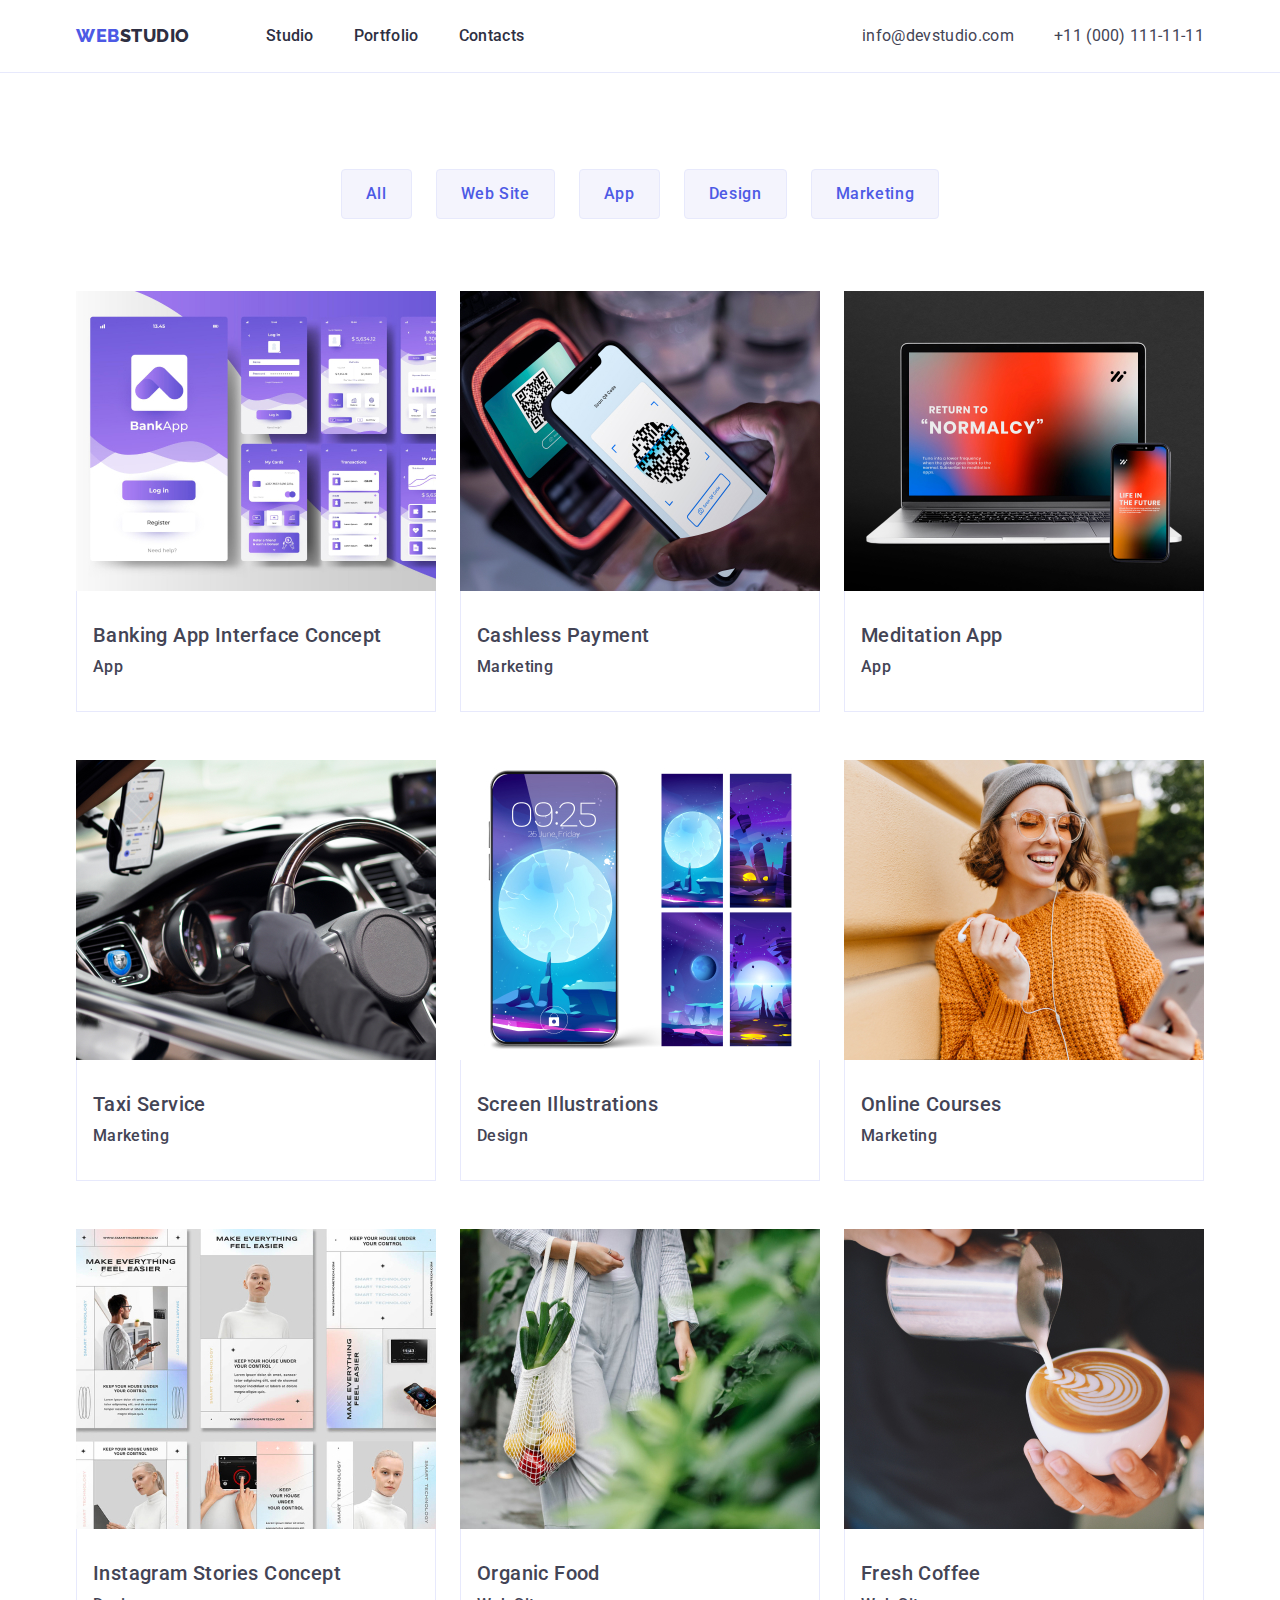
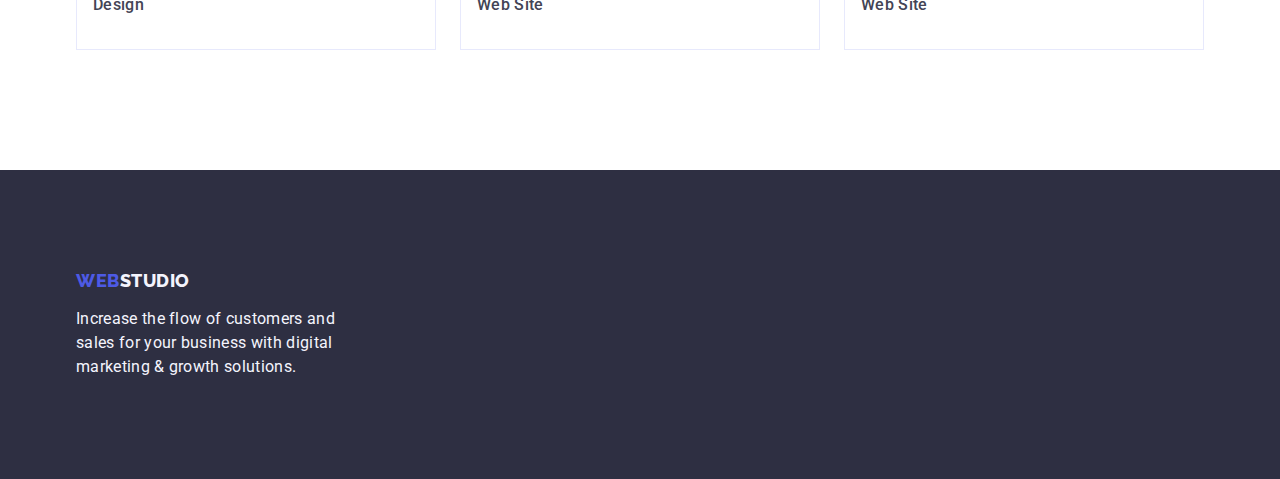
==== portfolio.html @ 5d526620 "Initial commit" ====
<!DOCTYPE html>
<html lang="en">

<head>
    <meta charset="UTF-8">
    <meta name="viewport" content="width=device-width, initial-scale=1.0">
    <title>Portfolio</title>
    <link rel="stylesheet" href="node_modules/modern-normalize/modern-normalize.min.css">
    <link rel="stylesheet" href="./css/style.css">
    <link rel="preconnect" href="https://fonts.googleapis.com">
    <link rel="preconnect" href="https://fonts.gstatic.com" crossorigin>
    <link
        href="https://fonts.googleapis.com/css2?family=Raleway:wght@800&family=Roboto:wght@400;500;700;900&display=swap"
        rel="stylesheet">
</head>

<body>

    <header class="header">
        <div class="header__top container">
            <nav class="header__nav">
                <a class="logo" href="./index.html">
                    Web<span class="logo_dark">Studio</span>
                </a>
                <ul class="menu__list list">
                    <li class="menu__item">
                        <a class="menu__link link" href="./index.html">Studio</a>
                    </li>
                    <li class="menu__item">
                        <a class="menu__link link" href="./portfolio.html">Portfolio</a>
                    </li>
                    <li class="menu__item">
                        <a class="menu__link link" href="#contact">Contacts</a>
                    </li>
                </ul>
            </nav>
            <address class="contact" id="contact">
                <ul class="contact__list list">
                    <li class="contact__item"><a class="link" href="mailto:info@devstudio.com">info@devstudio.com</a>
                    </li>
                    <li class="contact__item"><a class="link" href="tel:+110001111111">+11 (000) 111-11-11</a></li>
                </ul>
            </address>
        </div>
    </header>

    <main>
        <section class="main">
            <div class="container">
                <h1 class="visually-hidden" hidden>Main</h1>
                <ul class="filter__list list">
                    <li class="filter__item"><button class="main__batton" type="button">All</button></li>
                    <li class="filter__item"><button class="main__batton" type="button">Web Site</button></li>
                    <li class="filter__item"><button class="main__batton" type="button">App</button></li>
                    <li class="filter__item"><button class="main__batton" type="button">Design</button></li>
                    <li class="filter__item"><button class="main__batton" type="button">Marketing</button></li>
                </ul>
                <ul class="promo__list list">
                    <li class="promo__item">
                        <a class="link" href="">
                            <img src="./images/card_1.jpg" alt="App images">
                            <div class="promo__text">
                                <h2 class="subtitle">Banking App Interface Concept</h2>
                                <p class="text">App</p>
                            </div>
                        </a>
                    </li>
                    <li class="promo__item">
                        <a class="link" href="">
                            <img src="./images/card_2.jpg" alt="sales photo">
                            <div class="promo__text">
                                <h2 class="subtitle">Cashless Payment</h2>
                                <p class="text">Marketing</p>
                            </div>
                        </a>
                    </li>
                    <li class="promo__item">
                        <a class="link" href="">
                            <img src="./images/card_3.jpg" alt="notebook">
                            <div class="promo__text">
                                <h2 class="subtitle">Meditation App</h2>
                                <p class="text">App</p>
                            </div>
                        </a>
                    </li>
                    <li class="promo__item">
                        <a class="link" href="">
                            <img src="./images/card_4.jpg" alt="taxi">
                            <div class="promo__text">
                                <h2 class="subtitle">Taxi Service</h2>
                                <p class="text">Marketing</p>
                            </div>
                        </a>
                    </li>
                    <li class="promo__item">
                        <a class="link" href="">
                            <img src="./images/card_5.jpg" alt="Screen Illustrations">
                            <div class="promo__text">
                                <h2 class="subtitle">Screen Illustrations</h2>
                                <p class="text">Design</p>
                            </div>
                        </a>
                    </li>
                    <li class="promo__item">
                        <a class="link" href="">
                            <img src="./images/card_6.jpg" alt="woman smiles">
                            <div class="promo__text">
                                <h2 class="subtitle">Online Courses</h2>
                                <p class="text">Marketing</p>
                            </div>
                        </a>
                    </li>
                    <li class="promo__item">
                        <a class="link" href="">
                            <img src="./images/card_7.jpg" alt="Instagram Stories">
                            <div class="promo__text">
                                <h2 class="subtitle">Instagram Stories Concept</h2>
                                <p class="text">Design</p>
                            </div>
                        </a>
                    </li>
                    <li class="promo__item">
                        <a class="link" href="">
                            <img src="./images/card_8.jpg" alt="Organic Food">
                            <div class="promo__text">
                                <h2 class="subtitle">Organic Food</h2>
                                <p class="text">Web Site</p>
                            </div>
                        </a>
                    </li>
                    <li class="promo__item">
                        <a class="link" href="">
                            <img src="./images/card_9.jpg" alt="cup coffee">
                            <div class="promo__text">
                                <h2 class="subtitle">Fresh Coffee</h2>
                                <p class="text">Web Site</p>
                            </div>
                        </a>
                    </li>
                </ul>
            </div>
        </section>

    </main>

    <footer class="footer">
        <div class="container">
            <a class="footer__link logo" href="./index.html">
                Web<span class="logo_light">Studio</span>
            </a>
            <p class="footer__text text">Increase the flow of customers and sales for your business with
                digital marketing & growth solutions.</p>
        </div>
    </footer>

</body>

</html>
---- css/style.css ----
* {
 box-sizing: inherit;
}
:root {
    --page-font: "Roboto", sans-serif;
    --logo-font: "Raleway", sans-serif;
    --dark: #2e2f42;
    /* navy-blue __ Overlays, Shadows, Headings */
    --primary-brand: #4D5AE5;
    /* Iris __ CTAs focused, Active, states, Links */
    --white-background: #ffffff;
    /* white __ Header, team card - background */
    --text: #434455;
    /* slate __ body text */
    --pressed-state: #404BBF;
    /* ocean __ CTAs */
    --light: #f4f4fd;
    /* cloud __ Light mode backgrounds, Light mode Dialogs/alerts */
    --main-battom-text: #e7e9fc;
}

html {
    box-sizing: border-box;
}


body,
h1,
h2,
h3,
h4,
h5,
p,
ul,
li {
    font-family: var(--page-font);
    color: var(--text);
    text-decoration: none;
    list-style: none;
    margin: 0;
    padding: 0;
}

img {
    width: 100%;
    display: block;
}

body {
    background-color: var(--white-background);
}

p {
    font-family: var(--page-font);
    font-size: 16px;
    line-height: 1.5;
    letter-spacing: 0.32px;
}

a {
    color: inherit;
    text-decoration: none;
    font-size: 16px;
    line-height: 1.5;
    letter-spacing: 0.32px;
    font-family: inherit;
}

button {
    border: none;
    cursor: pointer;
    color: var(--main-battom-text);
    font-size: 16px;
    line-height: 1.5;
    letter-spacing: 0.32px;
    font-family: inherit;
}


.container {

    max-width: 1158px;
    padding: 0 15px;
    margin-left: auto;
    margin-right: auto;
}

.visually-hidden {
    position: absolute;
    width: 1px;
    height: 1px;
    margin: -1px;
    border: 0;
    padding: 0;
    white-space: nowrap;
    clip-path: inset(100%);
    clip: rect(0 0 0 0);
    overflow: hidden;
}



.title {
    margin-bottom: 72px;
    font-size: 36px;
    line-height: 1.11;
    text-transform: capitalize;
    text-align: center;
    color: var(--dark);
    letter-spacing: 0.02em
}

.text {
    font-size: 16px;
    line-height: 1.5;
    letter-spacing: 0.02em;
    color: var(--text);
}

.list {
    list-style: none;
    display: flex;
    gap: 24px;
}

link {
    text-decoration: none
}

.link:hover {
    color: var(--pressed-state);
}

.link:focus {
    color: var(--pressed-state);
}

/* header__logo */

.logo {
    font-family: var(--logo-font);
    color: var(--iris, #4D5AE5);
    font-size: 18px;
    line-height: 1.17;
    font-weight: 800;
    letter-spacing: 0.03em;
    text-transform: uppercase;
    margin-right: 76px;
}

.logo_dark {
    font-family: var(--logo-font);
    color: var(--dark);

}

.logo_light {
    font-family: var(--logo-font);
}

.header {
    border-bottom: 1px solid var(--cornflower, #E7E9FC);
    background: var(--white, #FFF);
}

.header__top {
    display: flex;
    justify-content: space-between;
    align-items: center;
}

/* header__nav */

.header__nav {
    display: flex;
    align-items: center;
}

.menu__list {
    display: flex;
    align-items: center;
    gap: 40px;
}

.menu__link {
    display: inline-block;
    color: var(--dark);
    font-weight: 500;
    font-size: 16px;
    line-height: 1.5;
    letter-spacing: 0.02em;
    padding: 24px 0;
}

/*  header__address */
address {
    font-style: normal;
}

.contact__list {
    display: flex;
    align-items: center;
    gap: 40px;
}

.contact__item {
    display: inherit;
    font-size: 16px;
    line-height: 1.5;
    letter-spacing: 0.02em;
}

/*  index  main__hero imag */


.hero-image {
    padding: 120px 0;
    background-color: var(--dark);
    text-align: center;
    color: var(--white-background);
    padding: 188px 0;
}

.hero-image__title {
    color: var(--white-background);
    font-size: 56px;
    line-height: 1.07;
    letter-spacing: 0.02em;
    max-width: 496px;
    margin: 0 auto;


}

.hero-image__button {
    border: none;
    border-radius: 4px;
    margin: 0 auto;
    display: block;
    margin-top: 48px;
    padding: 18px 32px;
    background-color: var(--primary-brand);
    font-weight: 500;
    letter-spacing: 0.04em;
    min-width: 169px;
    height: 56px;

}

.hero-image__button:hover {
    background-color: var(--pressed-state);
}

.hero-image__button:focus {
    background-color: var(--pressed-state);
}



/* index  maine__feature */

.feature {
    padding: 120px 0;
}

.feature-list__item {
    flex-basis: calc((100% - 72px) / 4)
}

.subtitle {
    margin-bottom: 8px;
    font-family: Roboto;
    font-size: 20px;
    font-style: normal;
    font-weight: 500;
    line-height: 24px;
    letter-spacing: 0.4px;
}


/* index main__galary */
.galary {
    padding-bottom: 120px;
}

/* index  main__preview */

.preview {
    background-color: var(--light);
    padding: 120px 0;
}

.preview__img {
    max-width: 100%;
}

.preview__text {
    padding: 32px 16px;
    text-align: center;
}

.preview__item {
    max-width: calc((100% - 72px) / 4);
    background-color: var(--white-background);
    border-radius: 0px 0px 4px 4px;
    background: var(--white, #FFF);
    box-shadow: 0px 2px 1px 0px rgba(46, 47, 66, 0.08), 0px 1px 1px 0px rgba(46, 47, 66, 0.16), 0px 1px 6px 0px rgba(46, 47, 66, 0.08)
}


/* portfulio  main__filter */
.main {
    padding: 96px 0 120px 0;
}

.filter__list {
    justify-content: center;
    margin-bottom: 72px;
}


.main__batton {

    padding: 12px 24px;
    color: var(--primary-brand);
    font-weight: 500;
    font-size: 16px;
    line-height: 1.5;
    letter-spacing: 0.04em;
    border-radius: 4px;
    border: 1px solid var(--cornflower, #E7E9FC);
    background: var(--cloud, #F4F4FD);

}


.main__batton:hover {
    background-color: var(--pressed-state);
    color: var(--white-background);
    border: 1px solid transparent
}

.main__batton:focus {
    background-color: var(--pressed-state);
    color: var(--white-background);
    border: 1px solid transparent
}


/* portfoolio  main__promo */

.promo__list {
    row-gap: 48px;
    flex-wrap: wrap;
}

.promo__text {
    padding: 32px 16px;
    border: 1px solid var(--cornflower, #E7E9FC);
    border-top: none;
    background: var(--white, #FFF);
    font-family: Roboto;
    font-size: 20px;
    font-style: normal;
    font-weight: 500;
    line-height: 24px;
    letter-spacing: 0.4px;
}

.promo__item {
    flex-basis: calc((100% - 48px) / 3);
}



/* footer */
.footer {
    background-color: var(--dark);
    padding: 100px 0;

}

.logo_light,
.footer__text {
    color: var(--light);

}

.footer__text {
    width: 264px;
}

.footer__link {
    display: inline-block;
    margin-bottom: 16px;

}
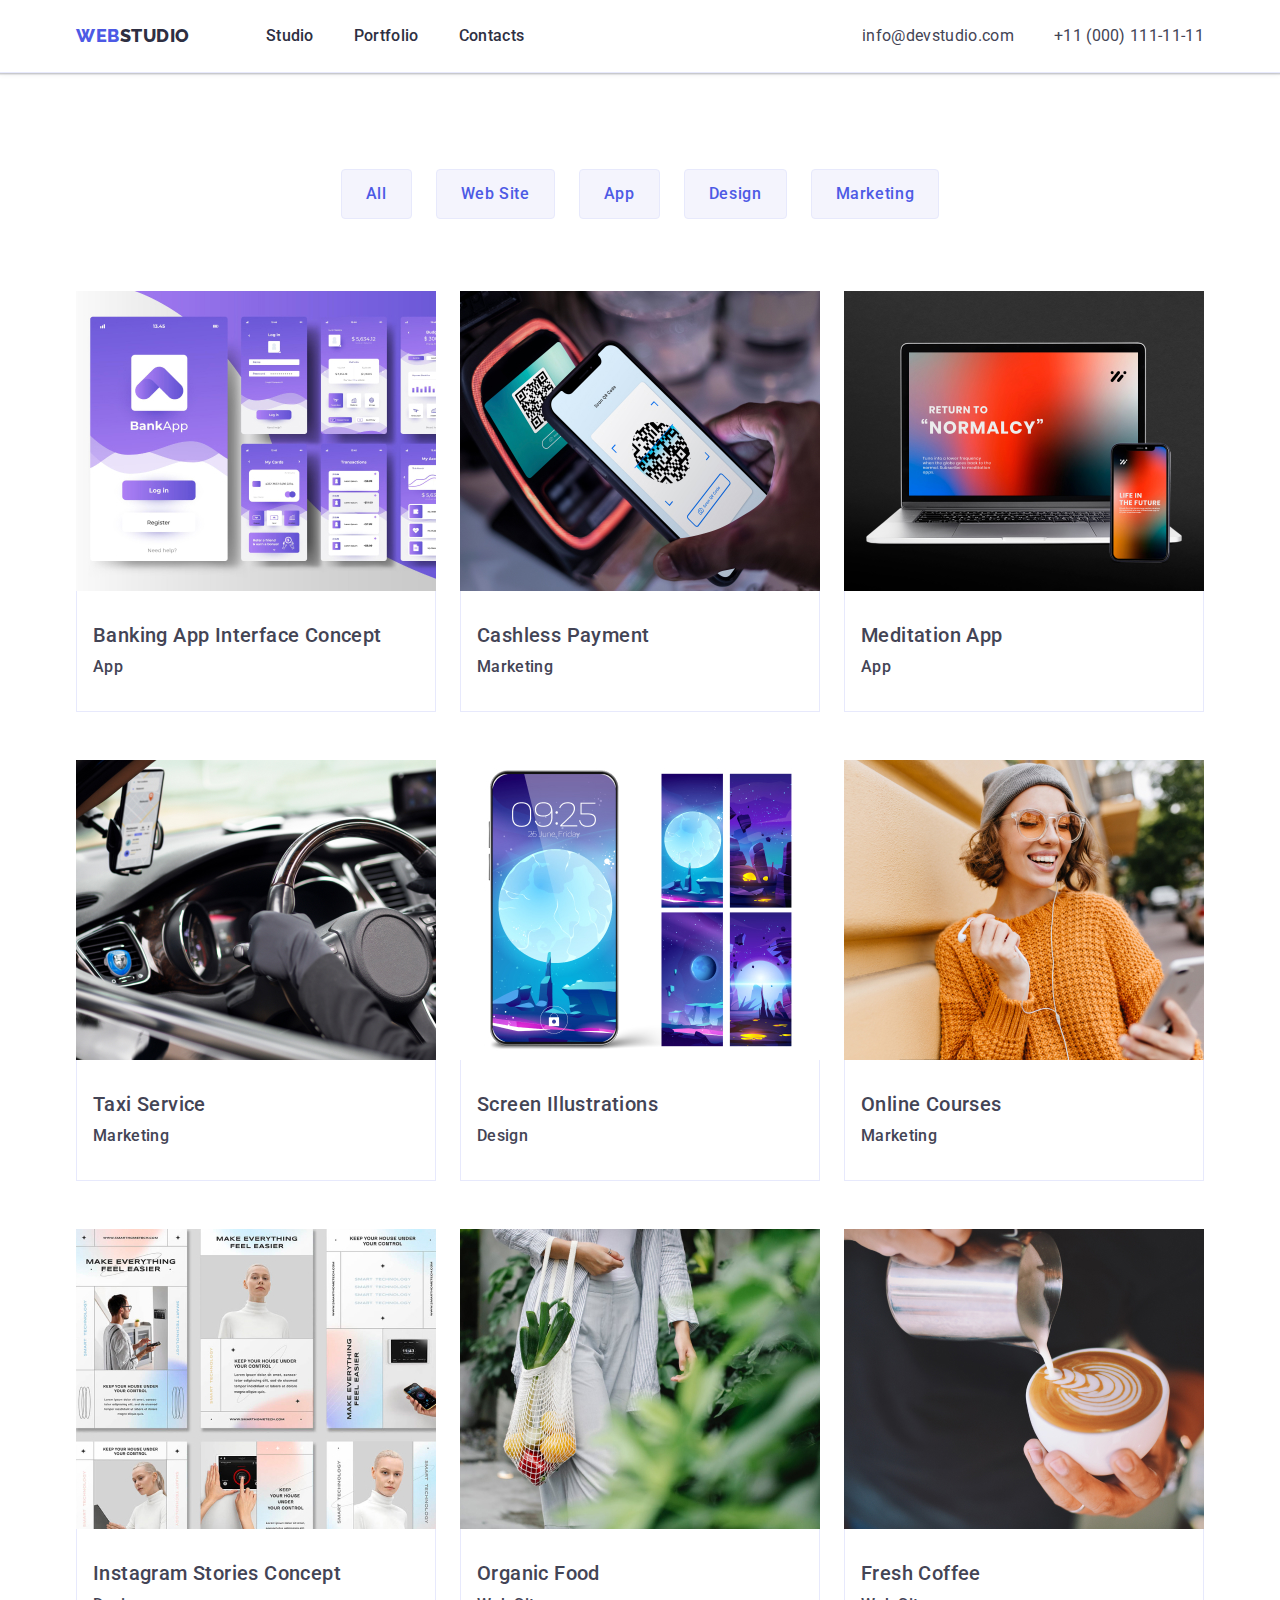
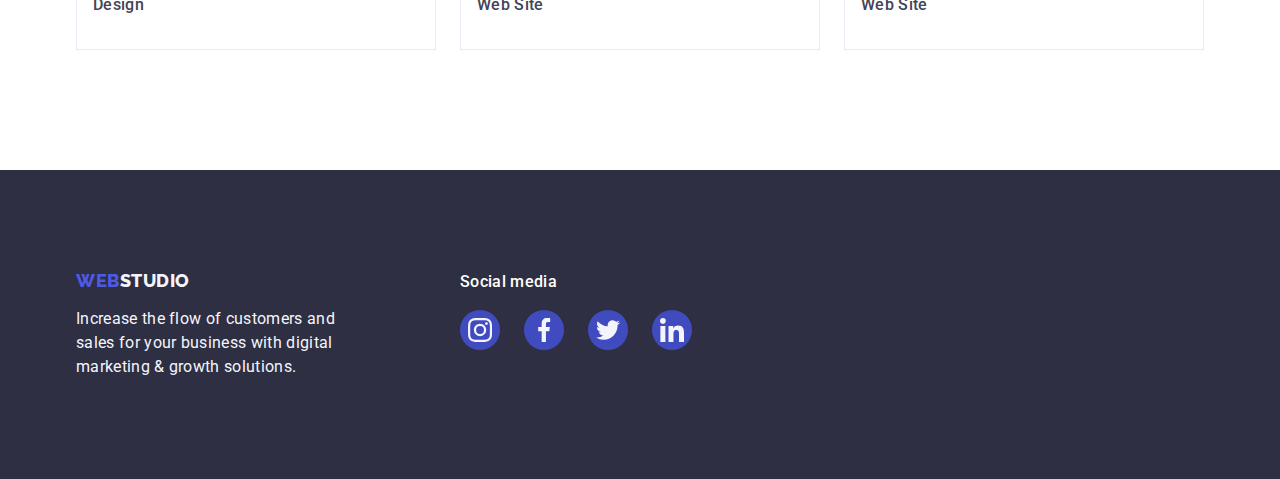
==== commit c2a23c78: "correct css" ====
--- a/portfolio.html
+++ b/portfolio.html
@@ -16,35 +16,40 @@
 
 <body>
 
+    <!-- H E A D E R -->
+
     <header class="header">
         <div class="header__top container">
             <nav class="header__nav">
-                <a class="logo" href="./index.html">
+                <a class="logo link" href="./index.html">
                     Web<span class="logo_dark">Studio</span>
                 </a>
                 <ul class="menu__list list">
                     <li class="menu__item">
-                        <a class="menu__link link" href="./index.html">Studio</a>
+                        <a class="menu__link" href="./index.html">Studio</a>
                     </li>
                     <li class="menu__item">
-                        <a class="menu__link link" href="./portfolio.html">Portfolio</a>
+                        <a class="menu__link" href="./portfolio.html">Portfolio</a>
                     </li>
                     <li class="menu__item">
-                        <a class="menu__link link" href="#contact">Contacts</a>
+                        <a class="menu__link" href="#contact">Contacts</a>
                     </li>
                 </ul>
             </nav>
             <address class="contact" id="contact">
                 <ul class="contact__list list">
-                    <li class="contact__item"><a class="link" href="mailto:info@devstudio.com">info@devstudio.com</a>
-                    </li>
-                    <li class="contact__item"><a class="link" href="tel:+110001111111">+11 (000) 111-11-11</a></li>
+                    <li class="contact__item"><a class="contact__link" href="mailto:info@devstudio.com">info@devstudio.com</a>
+                    </li>
+                    <li class="contact__item"><a class="contact__link" href="tel:+110001111111">+11 (000) 111-11-11</a></li>
                 </ul>
             </address>
         </div>
     </header>
 
     <main>
+
+        <!-- M A I N -->
+
         <section class="main">
             <div class="container">
                 <h1 class="visually-hidden" hidden>Main</h1>
@@ -55,28 +60,52 @@
                     <li class="filter__item"><button class="main__batton" type="button">Design</button></li>
                     <li class="filter__item"><button class="main__batton" type="button">Marketing</button></li>
                 </ul>
+
                 <ul class="promo__list list">
                     <li class="promo__item">
-                        <a class="link" href="">
-                            <img src="./images/card_1.jpg" alt="App images">
+                        <a class="promo__link" href="">
+                            <div class="promo__overlay">
+                                <img src="./images/card_1.jpg" alt="App images">
+                                <p class="promo__overlay-text">14 Stylish and User-Friendly App Design Concepts
+                                    · Task
+                                    Manager App · Calorie Tracker App · Exotic Fruit Ecommerce App · Cloud Storage
+                                    App
+                                </p>
+                            </div>
                             <div class="promo__text">
                                 <h2 class="subtitle">Banking App Interface Concept</h2>
                                 <p class="text">App</p>
                             </div>
                         </a>
                     </li>
-                    <li class="promo__item">
-                        <a class="link" href="">
-                            <img src="./images/card_2.jpg" alt="sales photo">
+                    <li class="promo__item ">
+
+                        <a class="promo__link" href="">
+                            <div class="promo__overlay">
+                                <img src="./images/card_2.jpg" alt="sales photo">
+                                <p class="promo__overlay-text">14 Stylish and User-Friendly App Design Concepts
+                                    · Task
+                                    Manager App · Calorie Tracker App · Exotic Fruit Ecommerce App · Cloud Storage
+                                    App
+                                </p>
+                            </div>
                             <div class="promo__text">
                                 <h2 class="subtitle">Cashless Payment</h2>
                                 <p class="text">Marketing</p>
                             </div>
                         </a>
-                    </li>
-                    <li class="promo__item">
-                        <a class="link" href="">
-                            <img src="./images/card_3.jpg" alt="notebook">
+
+                    </li>
+                    <li class="promo__item">
+                        <a class="promo__link" href="">
+                            <div class="promo__overlay">
+                                <img src="./images/card_3.jpg" alt="notebook">
+                                <p class="promo__overlay-text">14 Stylish and User-Friendly App Design Concepts
+                                    · Task
+                                    Manager App · Calorie Tracker App · Exotic Fruit Ecommerce App · Cloud Storage
+                                    App
+                                </p>
+                            </div>
                             <div class="promo__text">
                                 <h2 class="subtitle">Meditation App</h2>
                                 <p class="text">App</p>
@@ -84,8 +113,15 @@
                         </a>
                     </li>
                     <li class="promo__item">
-                        <a class="link" href="">
-                            <img src="./images/card_4.jpg" alt="taxi">
+                        <a class="promo__link" href="">
+                            <div class="promo__overlay">
+                                <img src="./images/card_4.jpg" alt="taxi">
+                                <p class="promo__overlay-text">14 Stylish and User-Friendly App Design Concepts
+                                    · Task
+                                    Manager App · Calorie Tracker App · Exotic Fruit Ecommerce App · Cloud Storage
+                                    App
+                                </p>
+                            </div>
                             <div class="promo__text">
                                 <h2 class="subtitle">Taxi Service</h2>
                                 <p class="text">Marketing</p>
@@ -93,8 +129,15 @@
                         </a>
                     </li>
                     <li class="promo__item">
-                        <a class="link" href="">
-                            <img src="./images/card_5.jpg" alt="Screen Illustrations">
+                        <a class="promo__link" href="">
+                            <div class="promo__overlay">
+                                <img src="./images/card_5.jpg" alt="Screen Illustrations">
+                                <p class="promo__overlay-text">14 Stylish and User-Friendly App Design Concepts
+                                    · Task
+                                    Manager App · Calorie Tracker App · Exotic Fruit Ecommerce App · Cloud Storage
+                                    App
+                                </p>
+                            </div>
                             <div class="promo__text">
                                 <h2 class="subtitle">Screen Illustrations</h2>
                                 <p class="text">Design</p>
@@ -102,8 +145,15 @@
                         </a>
                     </li>
                     <li class="promo__item">
-                        <a class="link" href="">
-                            <img src="./images/card_6.jpg" alt="woman smiles">
+                        <a class="promo__link" href="">
+                            <div class="promo__overlay">
+                                <img src="./images/card_6.jpg" alt="woman smiles">
+                                <p class="promo__overlay-text">14 Stylish and User-Friendly App Design Concepts
+                                    · Task
+                                    Manager App · Calorie Tracker App · Exotic Fruit Ecommerce App · Cloud Storage
+                                    App
+                                </p>
+                            </div>
                             <div class="promo__text">
                                 <h2 class="subtitle">Online Courses</h2>
                                 <p class="text">Marketing</p>
@@ -111,8 +161,15 @@
                         </a>
                     </li>
                     <li class="promo__item">
-                        <a class="link" href="">
-                            <img src="./images/card_7.jpg" alt="Instagram Stories">
+                        <a class="promo__link" href="">
+                            <div class="promo__overlay">
+                                <img src="./images/card_7.jpg" alt="Instagram Stories">
+                                <p class="promo__overlay-text">14 Stylish and User-Friendly App Design Concepts
+                                    · Task
+                                    Manager App · Calorie Tracker App · Exotic Fruit Ecommerce App · Cloud Storage
+                                    App
+                                </p>
+                            </div>
                             <div class="promo__text">
                                 <h2 class="subtitle">Instagram Stories Concept</h2>
                                 <p class="text">Design</p>
@@ -120,8 +177,15 @@
                         </a>
                     </li>
                     <li class="promo__item">
-                        <a class="link" href="">
-                            <img src="./images/card_8.jpg" alt="Organic Food">
+                        <a class="promo__link" href="">
+                            <div class="promo__overlay">
+                                <img src="./images/card_8.jpg" alt="Organic Food">
+                                <p class="promo__overlay-text">14 Stylish and User-Friendly App Design Concepts
+                                    · Task
+                                    Manager App · Calorie Tracker App · Exotic Fruit Ecommerce App · Cloud Storage
+                                    App
+                                </p>
+                            </div>
                             <div class="promo__text">
                                 <h2 class="subtitle">Organic Food</h2>
                                 <p class="text">Web Site</p>
@@ -129,8 +193,15 @@
                         </a>
                     </li>
                     <li class="promo__item">
-                        <a class="link" href="">
-                            <img src="./images/card_9.jpg" alt="cup coffee">
+                        <a class="promo__link" href="">
+                            <div class="promo__overlay">
+                                <img src="./images/card_9.jpg" alt="cup coffee">
+                                <p class="promo__overlay-text">14 Stylish and User-Friendly App Design Concepts
+                                    · Task
+                                    Manager App · Calorie Tracker App · Exotic Fruit Ecommerce App · Cloud Storage
+                                    App
+                                </p>
+                            </div>
                             <div class="promo__text">
                                 <h2 class="subtitle">Fresh Coffee</h2>
                                 <p class="text">Web Site</p>
@@ -143,13 +214,52 @@
 
     </main>
 
+    <!-- F O O T E R  -->
+
     <footer class="footer">
         <div class="container">
-            <a class="footer__link logo" href="./index.html">
-                Web<span class="logo_light">Studio</span>
-            </a>
-            <p class="footer__text text">Increase the flow of customers and sales for your business with
-                digital marketing & growth solutions.</p>
+            <div class="footer__iner">
+                <div class="footer__text-col">
+                    <a class="footer__link logo" href="./index.html">
+                        Web<span class="logo_light">Studio</span>
+                    </a>
+                    <p class="footer__text text">Increase the flow of customers and sales for your business with
+                        digital marketing & growth solutions.</p>
+                </div>
+                <div class="footer__social-col">
+                    <p class="footer__subtitle">Social media</p>
+                    <ul class="social__list">
+                        <li class="social__item">
+                            <a href="https://www.instagram.com/" target="_blank" class="social__link">
+                                <svg class="footer__social-svg social__svg" width="24" height="24">
+                                    <use href="./images/icon.svg#icon-instagram-2"></use>
+                                </svg>
+                            </a>
+                        </li>
+                        <li class="social__item">
+                            <a href="https://www.facebook.com/" target="_blank" class="social__link">
+                                <svg class="footer__social-svg social__svg">
+                                    <use href="./images/icon.svg#icon-facebook-1" width="24" height="24"></use>
+                                </svg>
+                            </a>
+                        </li>
+                        <li class="social__item">
+                            <a href="https://www.youtube.com/" target="_blank" class="social__link">
+                                <svg class=" footer__social-svg social__svg">
+                                    <use href="./images/icon.svg#icon-twitter-1" width="24" height="24"></use>
+                                </svg>
+                            </a>
+                        </li>
+                        <li class="social__item">
+                            <a href="" target="_blank" class="social__link"> <svg
+                                    class="footer__social-svg social__svg">
+                                    <use href="./images/icon.svg#icon-linkedin-1" width="24" height="24"></use>
+                                </svg></a>
+                        </li>
+                    </ul>
+                </div>
+            </div>
+
         </div>
     </footer>
 
--- a/css/style.css
+++ b/css/style.css
@@ -1,6 +1,7 @@
 * {
- box-sizing: inherit;
-}
+    box-sizing: inherit;
+}
+
 :root {
     --page-font: "Roboto", sans-serif;
     --logo-font: "Raleway", sans-serif;
@@ -123,19 +124,10 @@
     gap: 24px;
 }
 
-link {
-    text-decoration: none
-}
-
-.link:hover {
-    color: var(--pressed-state);
-}
-
-.link:focus {
-    color: var(--pressed-state);
-}
-
-/* header__logo */
+
+
+
+/*  H E A D E R  */
 
 .logo {
     font-family: var(--logo-font);
@@ -161,12 +153,14 @@
 .header {
     border-bottom: 1px solid var(--cornflower, #E7E9FC);
     background: var(--white, #FFF);
+    box-shadow: 0px 2px 1px rgba(46, 47, 66, 0.08), 0px 1px 1px rgba(46, 47, 66, 0.16), 0px 1px 6px rgba(46, 47, 66, 0.08);
 }
 
 .header__top {
     display: flex;
     justify-content: space-between;
     align-items: center;
+    height: 72px;
 }
 
 /* header__nav */
@@ -180,6 +174,31 @@
     display: flex;
     align-items: center;
     gap: 40px;
+}
+
+.menu__link:hover,
+.menu__link:focus {
+    display: inline-block;
+    font-weight: 500;
+    font-size: 16px;
+    line-height: 1.5;
+    letter-spacing: 0.02em;
+    padding: 24px 0;
+    position: relative;
+    color: var(--pressed-state);
+    transition: color 250ms cubic-bezier(0.4, 0, 0.2, 1);
+}
+
+.menu__link:hover::after {
+    content: "";
+    position: absolute;
+    left: 0;
+    bottom: -1px;
+    width: 100%;
+    height: 4px;
+    background-color: var(--pressed-state);
+    border-radius: 2px;
+
 }
 
 .menu__link {
@@ -190,9 +209,11 @@
     line-height: 1.5;
     letter-spacing: 0.02em;
     padding: 24px 0;
+    transition: color 250ms cubic-bezier(0.4, 0, 0.2, 1);
 }
 
 /*  header__address */
+
 address {
     font-style: normal;
 }
@@ -209,15 +230,37 @@
     line-height: 1.5;
     letter-spacing: 0.02em;
 }
-
-/*  index  main__hero imag */
-
+.contact__link {
+    text-decoration: none;
+    padding: 24px 0;
+    transition: color 250ms cubic-bezier(0.4, 0, 0.2, 1);
+}
+.contact__link:hover,
+.contact__link:focus {
+    color: var(--pressed-state);
+    transition: color 250ms cubic-bezier(0.4, 0, 0.2, 1);
+}
+
+
+
+
+
+
+
+/*  H E R O I M A G E  */
 
 .hero-image {
+    margin: 0 auto;
+    max-width: 1440px;
     padding: 120px 0;
     background-color: var(--dark);
     text-align: center;
     color: var(--white-background);
+    background-image: linear-gradient(rgba(46, 47, 66, 0.7),
+            rgba(46, 47, 66, 0.7)), url(../images/hero-bg.jpg);
+    background-position: center;
+    background-repeat: no-repeat;
+    background-size: cover;
     padding: 188px 0;
 }
 
@@ -244,6 +287,7 @@
     letter-spacing: 0.04em;
     min-width: 169px;
     height: 56px;
+    transition: background-color 250ms cubic-bezier(0.4, 0, 0.2, 1);
 
 }
 
@@ -257,7 +301,9 @@
 
 
 
-/* index  maine__feature */
+
+
+/*  F E A T U R E  */
 
 .feature {
     padding: 120px 0;
@@ -278,12 +324,81 @@
 }
 
 
-/* index main__galary */
+.feature__tumb {
+    justify-content: center;
+    display: flex;
+    align-items: center;
+    flex-basis: calc((100% - 72px) / 4);
+    height: 112px;
+    border-radius: 4px;
+    background: var(--cloud, #F4F4FD);
+    margin-bottom: 8px;
+
+}
+
+
+
+
+/* S O C I A L */
+
+.social__list {
+    display: flex;
+    justify-content: center;
+    align-items: center;
+    gap: 24px;
+    margin-top: 8px;
+
+}
+
+.social__link {
+    display: flex;
+    align-items: center;
+    justify-content: center;
+    width: 100%;
+    height: 100%;
+    border-radius: 50%;
+    background-color: var(--pressed-state);
+    transition: background-color 250ms cubic-bezier(0.4, 0, 0.2, 1);
+
+}
+
+.social__item {
+    max-width: calc((100% - 72px) / 4);
+
+    width: 40px;
+    height: 40px;
+
+}
+
+.social__link:hover {
+    background-color: var(--primary-brand);
+}
+
+.social__link:focus {
+    background-color: var(--primary-brand);
+}
+
+.social__svg {
+    fill: var(--light);
+    padding: 12px;
+    width: 40px;
+    height: 40px;
+
+}
+
+
+
+
+/* G A L A R Y */
+
 .galary {
     padding-bottom: 120px;
 }
 
-/* index  main__preview */
+
+
+
+/* P R E V I E W */
 
 .preview {
     background-color: var(--light);
@@ -295,7 +410,7 @@
 }
 
 .preview__text {
-    padding: 32px 16px;
+    padding: 32px 0;
     text-align: center;
 }
 
@@ -308,7 +423,10 @@
 }
 
 
-/* portfulio  main__filter */
+
+
+/* F I L T E R S */
+
 .main {
     padding: 96px 0 120px 0;
 }
@@ -320,7 +438,6 @@
 
 
 .main__batton {
-
     padding: 12px 24px;
     color: var(--primary-brand);
     font-weight: 500;
@@ -330,24 +447,74 @@
     border-radius: 4px;
     border: 1px solid var(--cornflower, #E7E9FC);
     background: var(--cloud, #F4F4FD);
-
-}
-
+    transition: color 250ms cubic-bezier(0.4, 0, 0.2, 1), background-color 250ms cubic-bezier(0.4, 0, 0.2, 1), border-color 250ms cubic-bezier(0.4, 0, 0.2, 1), box-shadow 250ms cubic-bezier(0.4, 0, 0.2, 1);
+}
 
 .main__batton:hover {
     background-color: var(--pressed-state);
     color: var(--white-background);
-    border: 1px solid transparent
+    border: 1px solid transparent;
+    box-shadow: 0px 3px 1px rgba(0, 0, 0, 0.1), 0px 2px 1px rgba(0, 0, 0, 0.08), 0px 2px 2px rgba(0, 0, 0, 0.12);
+
+
 }
 
 .main__batton:focus {
     background-color: var(--pressed-state);
     color: var(--white-background);
-    border: 1px solid transparent
-}
-
-
-/* portfoolio  main__promo */
+    border: 1px solid transparent;
+    box-shadow: 0px 3px 1px rgba(0, 0, 0, 0.1), 0px 2px 1px rgba(0, 0, 0, 0.08), 0px 2px 2px rgba(0, 0, 0, 0.12);
+}
+
+
+
+
+/* P R O M O */
+
+.promo__link {
+    display: block;
+    transition: box-shadow 250ms cubic-bezier(0.4, 0, 0.2, 1);
+}
+
+.promo__link:hover {
+    box-shadow: 0px 1px 6px rgba(46, 47, 66, 0.08), 0px 1px 1px rgba(46, 47, 66, 0.16), 0px 2px 1px rgba(46, 47, 66, 0.08);
+}
+
+.promo__link:focus {
+    box-shadow: 0px 1px 6px rgba(46, 47, 66, 0.08), 0px 1px 1px rgba(46, 47, 66, 0.16), 0px 2px 1px rgba(46, 47, 66, 0.08);
+}
+
+.promo__link:hover p {
+    transform: translateY(0%);
+}
+
+.promo__link:focus p {
+    transform: translateY(0%);
+}
+
+.promo__overlay-text {
+    padding: 40px 32px 0 32px;
+    top: 0;
+    left: 0;
+    width: 100%;
+    height: 100%;
+    transform: translatey(100%);
+    position: absolute;
+    background-color: var(--primary-brand);
+    transition: transform 250ms cubic-bezier(0.4, 0, 0.2, 1);
+    color: var(--light);
+
+}
+
+.promo__overlay {
+    position: relative;
+    overflow: hidden;
+
+}
+
+.promo__overlay:hover .promo__overlay-text {
+    transform: translatey(0);
+}
 
 .promo__list {
     row-gap: 48px;
@@ -373,7 +540,84 @@
 
 
 
-/* footer */
+
+/* C U S T O M E R S */
+
+.castomers {
+    padding: 120px 0;
+}
+
+.castomers__list {}
+
+.castomers__item {
+    max-width: calc((100% - 120px) / 6);
+    height: 88px;
+}
+
+.customers__link {
+    display: flex;
+    align-items: center;
+    justify-content: center;
+    border-radius: 4px;
+    border: 1px solid var(--lightslate, #8E8F99);
+    width: 100%;
+    height: 100%;
+    padding: 16px 32px;
+    transition: border-color 250ms cubic-bezier(0.4, 0, 0.2, 1), color 250ms cubic-bezier(0.4, 0, 0.2, 1);
+    ;
+}
+
+.customers__link:hover {
+    border-color: var(--pressed-state);
+}
+
+.customers__link:focus {
+    border-color: var(--pressed-state);
+}
+
+.castomers__vector-text {
+    color: var(--lightslate, #8E8F99);
+    font-family: Roboto;
+    font-size: 6px;
+    font-style: normal;
+    font-weight: 700;
+    line-height: normal;
+    position: relative;
+    left: 24px;
+    top: 2px;
+}
+
+.vector-circl {
+    left: 9px;
+    bottom: 4px;
+    position: relative;
+}
+
+.vector-drop-doter {
+    right: 13px;
+    top: 16px;
+    position: relative;
+}
+
+.vector-drop {
+    top: 4px;
+    right: 17px;
+    position: relative;
+}
+
+.castomers__icon-drop {
+    box-sizing: content-box;
+    padding: 6px 9px 0px 11px;
+    display: block;
+    width: 102px;
+    height: 56px;
+}
+
+
+
+
+/* F O O T E R */
+
 .footer {
     background-color: var(--dark);
     padding: 100px 0;
@@ -394,4 +638,107 @@
     display: inline-block;
     margin-bottom: 16px;
 
+}
+
+.footer__iner {
+    display: flex;
+    align-items: baseline;
+
+}
+
+.footer__subtitle {
+    font-family: Roboto;
+    font-size: 16px;
+    font-style: normal;
+    font-weight: 500;
+    line-height: 24px;
+    color: var(--white, #FFF);
+    letter-spacing: 0.32px;
+    margin-bottom: 16px;
+}
+
+.footer__social-col {}
+
+.footer__text-col {
+    margin-right: 120px;
+}
+
+.footer__social-svg {
+    fill: var(--light);
+    padding: 8px;
+}
+
+
+
+/* M O D A L */
+
+.is-hidden {
+    visibility: hidden;
+    transition: cubic-bezier(0.075, 0.82, 0.165, 1);
+    opacity: 0;
+    pointer-events: none;
+}
+
+.overlay {
+    position: fixed;
+    z-index: 1;
+    padding-top: 80px;
+    left: 0;
+    top: 0;
+    width: 100%;
+    height: 100%;
+    overflow: auto;
+    background-color: rgba(46, 47, 66, 0.4);
+    transition: opacity 250ms cubic-bezier(0.4, 0, 0.2, 1), visibility 250ms cubic-bezier(0.4, 0, 0.2, 1);
+}
+
+
+.overlay__modal {
+    position: absolute;
+    border-radius: 4px;
+    background: var(--dairy, #FCFCFC);
+    box-shadow: 0px 2px 1px 0px rgba(0, 0, 0, 0.20), 0px 1px 3px 0px rgba(0, 0, 0, 0.12), 0px 1px 1px 0px rgba(0, 0, 0, 0.14);
+    width: 408px;
+    min-height: 584px;
+    top: 50%;
+    left: 50%;
+    transform: translate(-50%, -50%) scale(1);
+    padding: 24px;
+    transition: transform 250ms cubic-bezier(0.4, 0, 0.2, 1);
+}
+
+.modal__close {
+    position: absolute;
+    top: 24px;
+    right: 24px;
+    width: 24px;
+    height: 24px;
+    border-radius: 50%;
+    display: flex;
+    align-items: center;
+    justify-content: center;
+    background-color: #E7E9FC;
+    border: 1px solid rgba(0, 0, 0, 0.10);
+    padding: 0;
+    cursor: pointer;
+    transition: background-color 250ms cubic-bezier(0.4, 0, 0.2, 1), border 250ms cubic-bezier(0.4, 0, 0.2, 1);
+}
+
+.modal__close:hover {
+    background-color: var(--pressed-state);
+    border: none;
+}
+
+.modal__close:focus {
+    background-color: var(--pressed-state);
+    border: none;
+}
+
+.modal__svg {
+    transition: fill 250ms cubic-bezier(0.4, 0, 0.2, 1);
+}
+
+.modal__close:hover,
+.modal__close:focus {
+    fill: #ffffff;
 }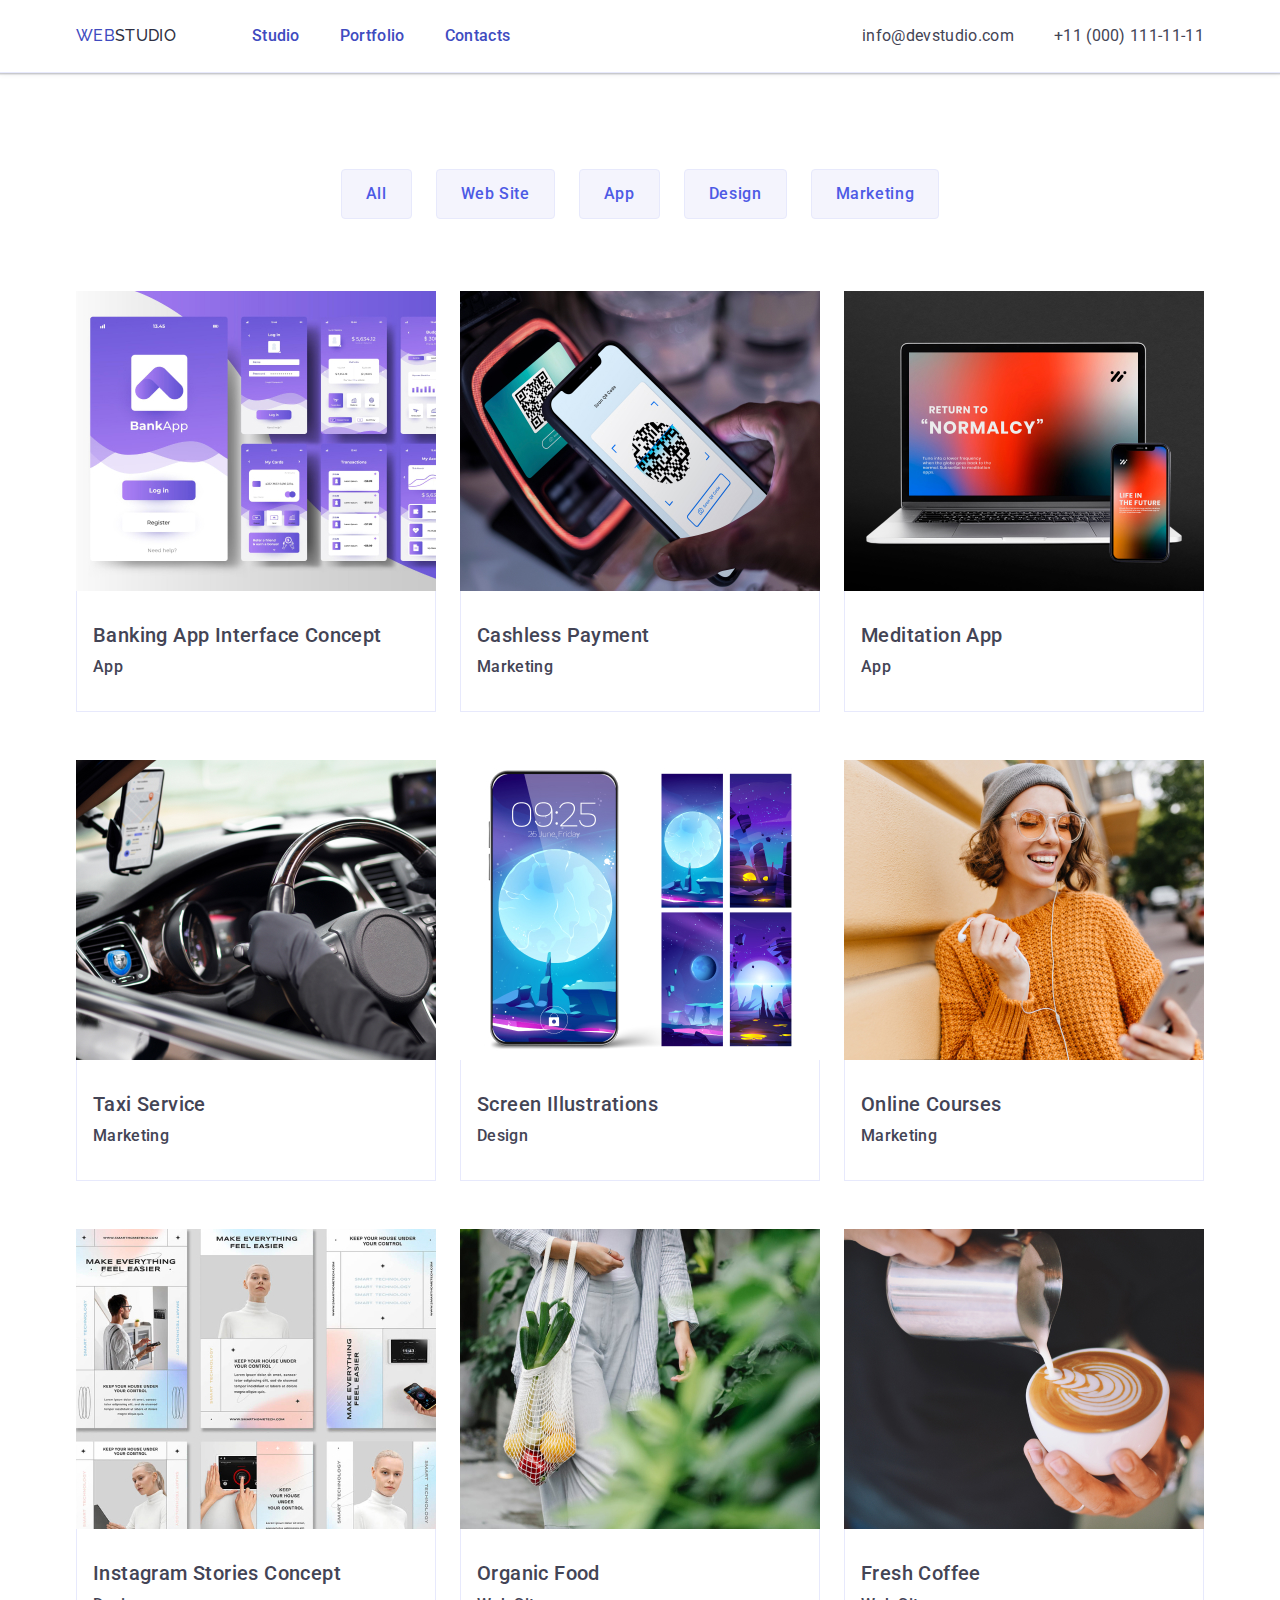
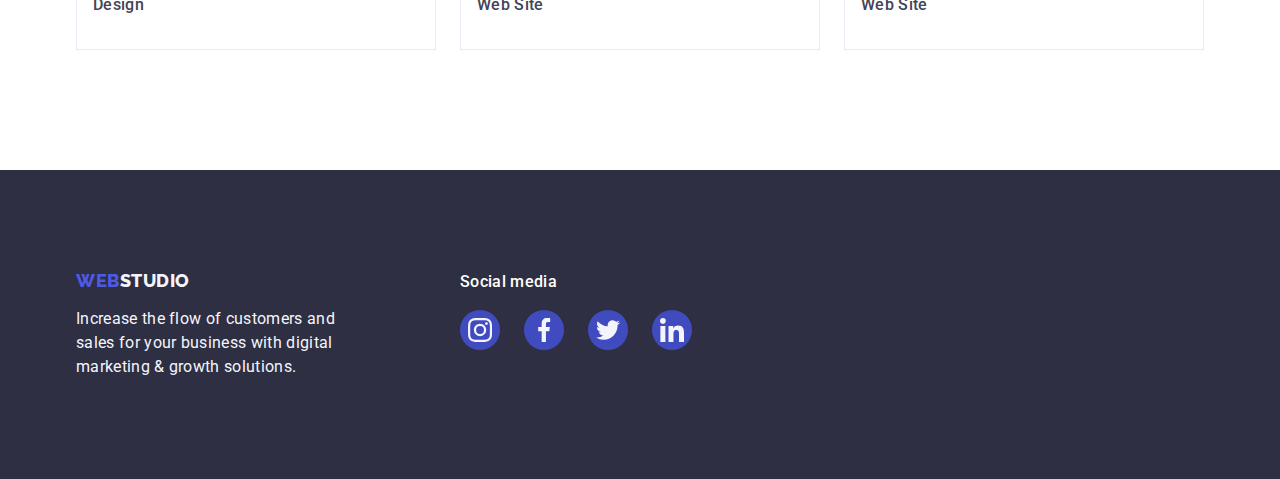
==== commit c57134eb: "corect" ====
--- a/portfolio.html
+++ b/portfolio.html
@@ -21,7 +21,7 @@
     <header class="header">
         <div class="header__top container">
             <nav class="header__nav">
-                <a class="logo link" href="./index.html">
+                <a class="logo menu__link" href="./index.html">
                     Web<span class="logo_dark">Studio</span>
                 </a>
                 <ul class="menu__list list">
--- a/css/style.css
+++ b/css/style.css
@@ -176,6 +176,18 @@
     gap: 40px;
 }
 
+.menu__link {
+    position: relative;
+    display: inline-block;
+    color: var(--pressed-state);
+    font-weight: 500;
+    font-size: 16px;
+    line-height: 1.5;
+    letter-spacing: 0.02em;
+    padding: 24px 0;
+    transition: color 250ms cubic-bezier(0.4, 0, 0.2, 1);
+}
+
 .menu__link:hover,
 .menu__link:focus {
     display: inline-block;
@@ -201,16 +213,6 @@
 
 }
 
-.menu__link {
-    display: inline-block;
-    color: var(--dark);
-    font-weight: 500;
-    font-size: 16px;
-    line-height: 1.5;
-    letter-spacing: 0.02em;
-    padding: 24px 0;
-    transition: color 250ms cubic-bezier(0.4, 0, 0.2, 1);
-}
 
 /*  header__address */
 
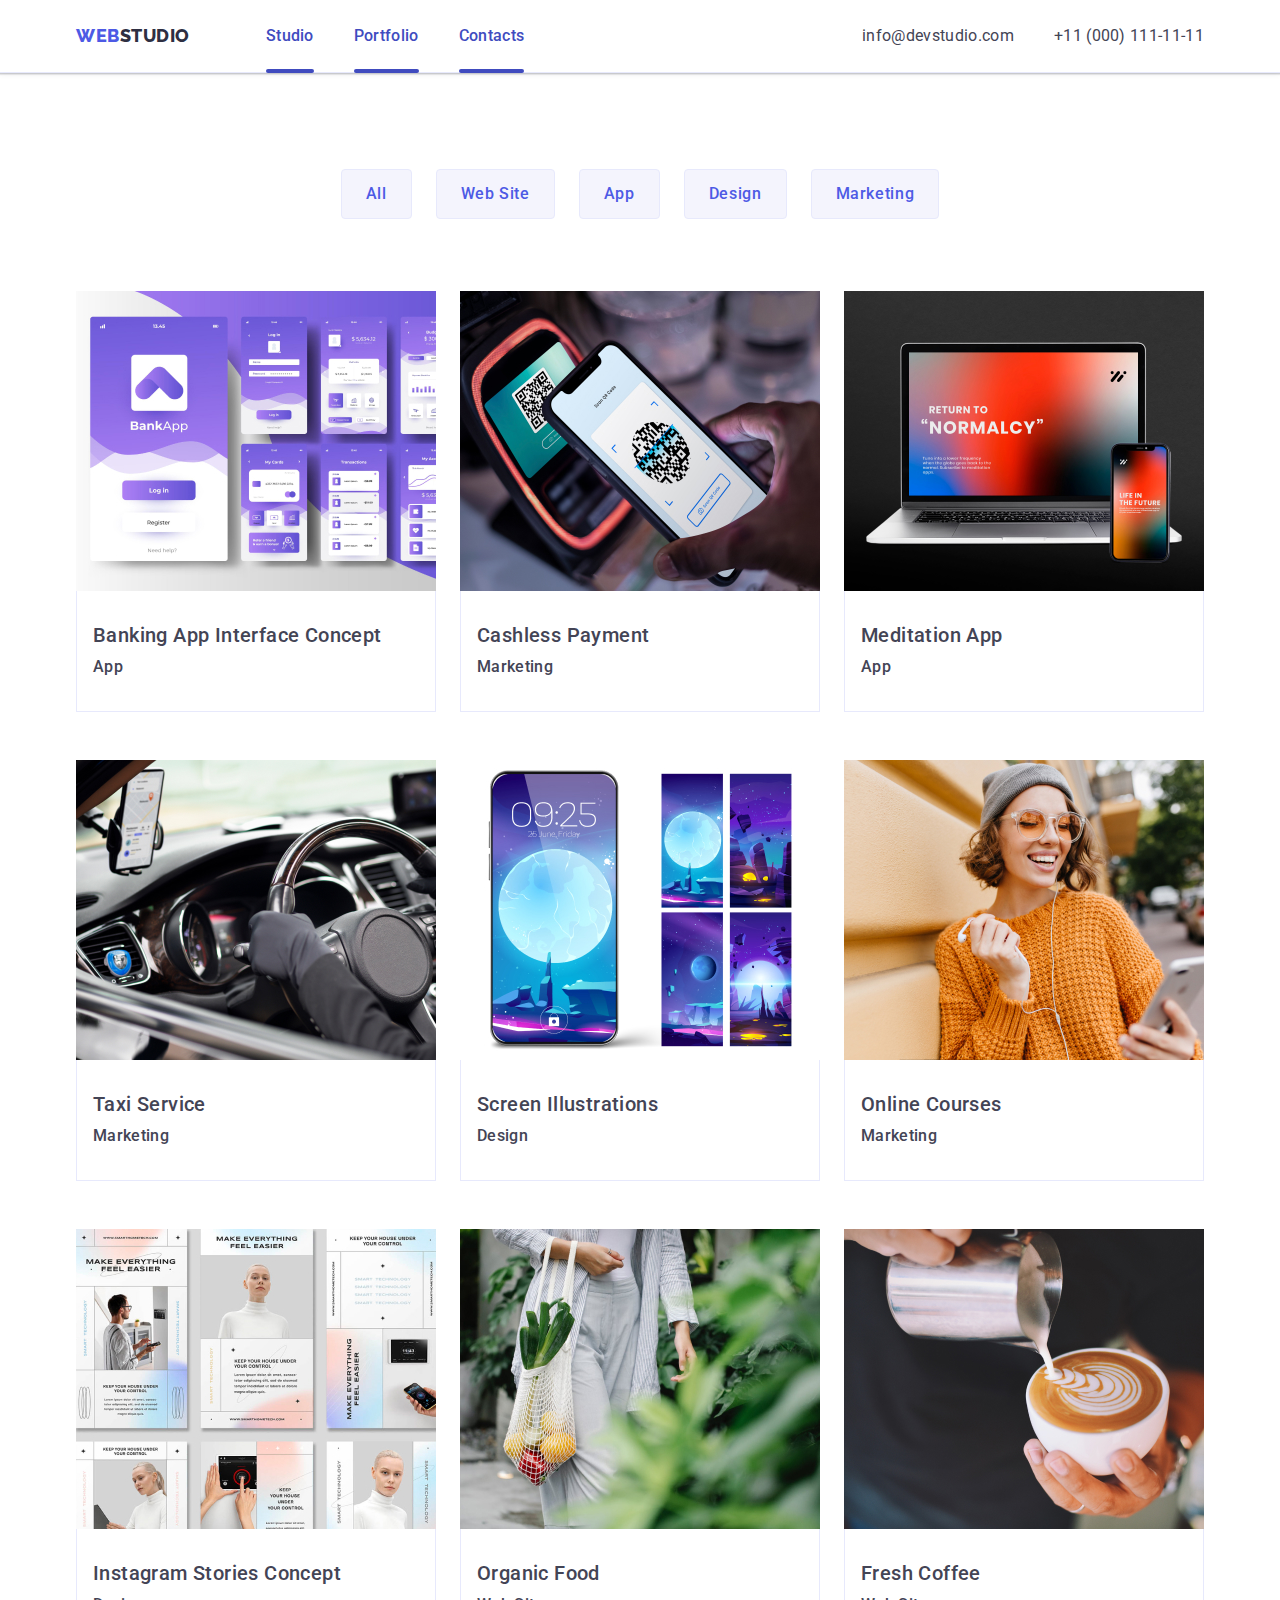
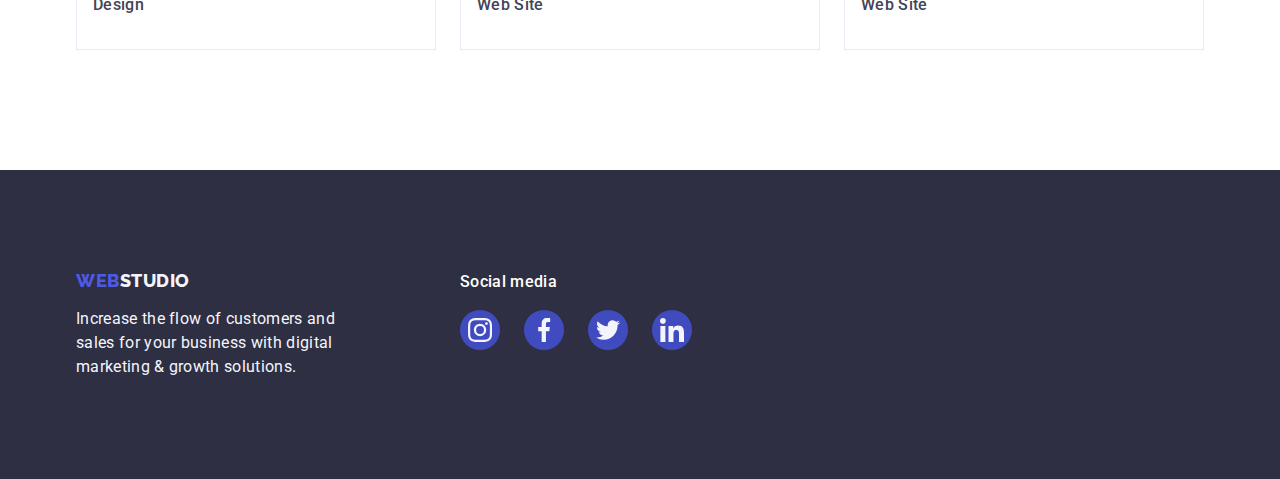
==== commit cb7d13ee: "+" ====
--- a/portfolio.html
+++ b/portfolio.html
@@ -21,7 +21,7 @@
     <header class="header">
         <div class="header__top container">
             <nav class="header__nav">
-                <a class="logo menu__link" href="./index.html">
+                <a class="logo" href="./index.html">
                     Web<span class="logo_dark">Studio</span>
                 </a>
                 <ul class="menu__list list">
--- a/css/style.css
+++ b/css/style.css
@@ -201,7 +201,7 @@
     transition: color 250ms cubic-bezier(0.4, 0, 0.2, 1);
 }
 
-.menu__link:hover::after {
+.menu__link::after {
     content: "";
     position: absolute;
     left: 0;
@@ -211,7 +211,7 @@
     background-color: var(--pressed-state);
     border-radius: 2px;
 
-}
+} 
 
 
 /*  header__address */
@@ -232,11 +232,13 @@
     line-height: 1.5;
     letter-spacing: 0.02em;
 }
+
 .contact__link {
     text-decoration: none;
     padding: 24px 0;
     transition: color 250ms cubic-bezier(0.4, 0, 0.2, 1);
 }
+
 .contact__link:hover,
 .contact__link:focus {
     color: var(--pressed-state);
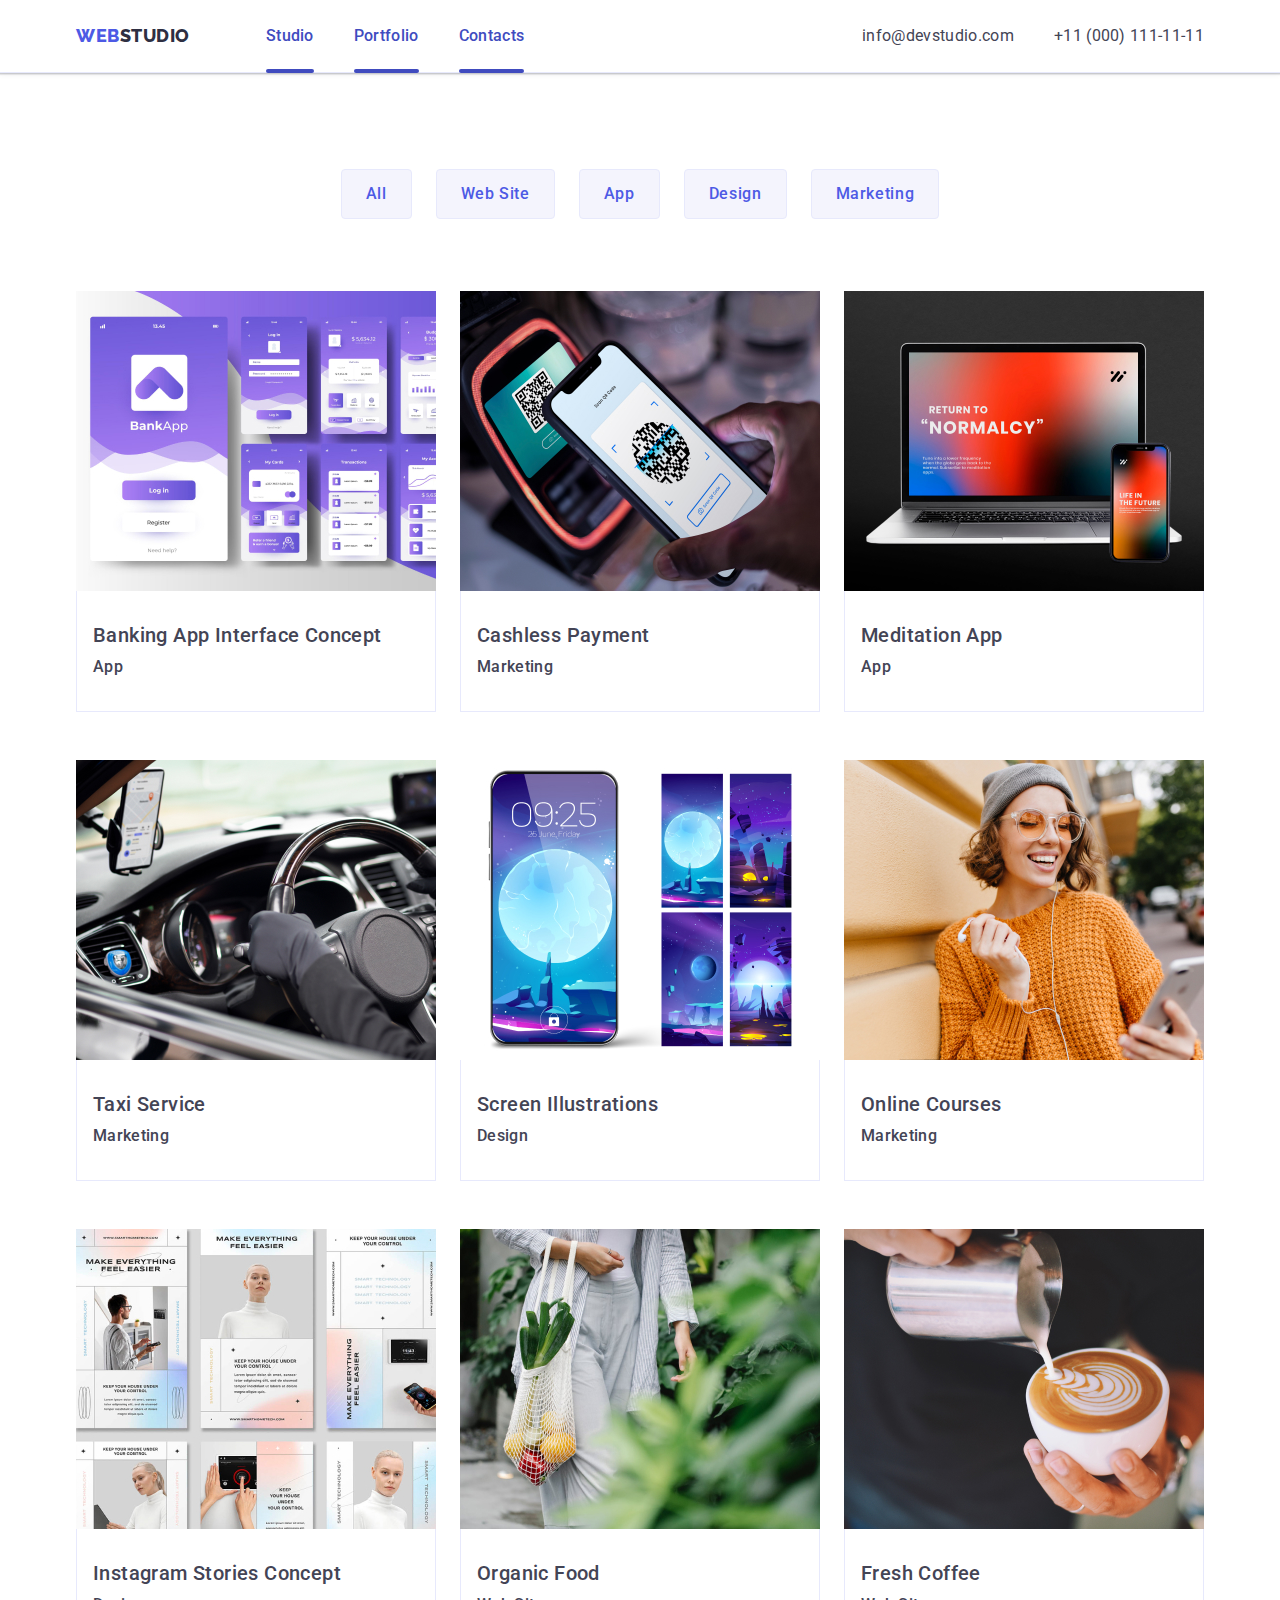
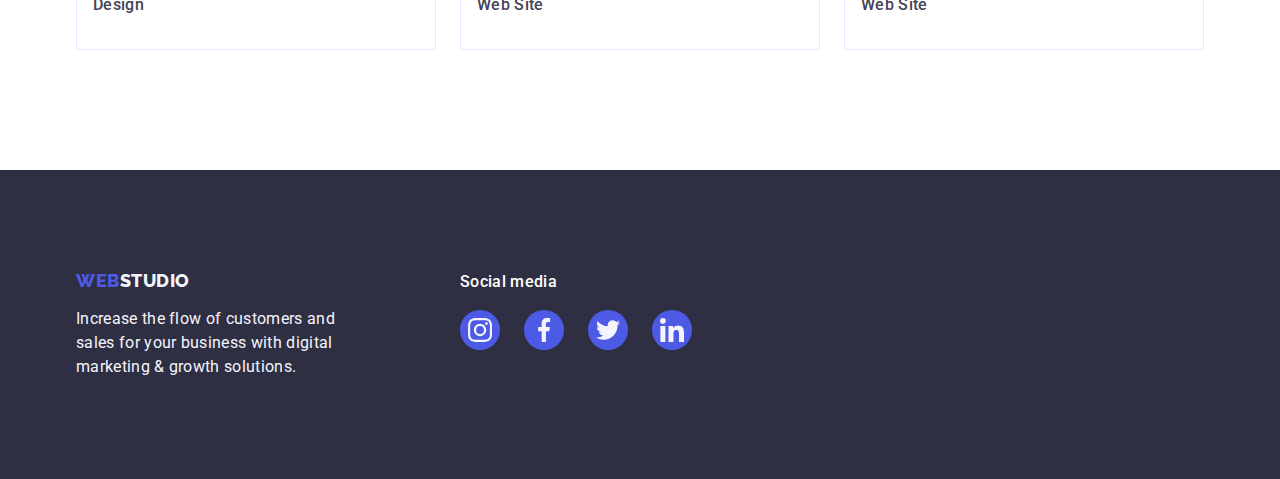
==== commit b42db1b3: "+" ====
--- a/portfolio.html
+++ b/portfolio.html
@@ -38,9 +38,11 @@
             </nav>
             <address class="contact" id="contact">
                 <ul class="contact__list list">
-                    <li class="contact__item"><a class="contact__link" href="mailto:info@devstudio.com">info@devstudio.com</a>
-                    </li>
-                    <li class="contact__item"><a class="contact__link" href="tel:+110001111111">+11 (000) 111-11-11</a></li>
+                    <li class="contact__item"><a class="contact__link"
+                            href="mailto:info@devstudio.com">info@devstudio.com</a>
+                    </li>
+                    <li class="contact__item"><a class="contact__link" href="tel:+110001111111">+11 (000) 111-11-11</a>
+                    </li>
                 </ul>
             </address>
         </div>
@@ -232,28 +234,28 @@
                         <li class="social__item">
                             <a href="https://www.instagram.com/" target="_blank" class="social__link">
                                 <svg class="footer__social-svg social__svg" width="24" height="24">
-                                    <use href="./images/icon.svg#icon-instagram-2"></use>
+                                    <use href="./images/icons.svg#icon-instagram-2"></use>
                                 </svg>
                             </a>
                         </li>
                         <li class="social__item">
                             <a href="https://www.facebook.com/" target="_blank" class="social__link">
                                 <svg class="footer__social-svg social__svg">
-                                    <use href="./images/icon.svg#icon-facebook-1" width="24" height="24"></use>
+                                    <use href="./images/icons.svg#icon-facebook-1" width="24" height="24"></use>
                                 </svg>
                             </a>
                         </li>
                         <li class="social__item">
                             <a href="https://www.youtube.com/" target="_blank" class="social__link">
                                 <svg class=" footer__social-svg social__svg">
-                                    <use href="./images/icon.svg#icon-twitter-1" width="24" height="24"></use>
+                                    <use href="./images/icons.svg#icon-twitter-1" width="24" height="24"></use>
                                 </svg>
                             </a>
                         </li>
                         <li class="social__item">
                             <a href="" target="_blank" class="social__link"> <svg
                                     class="footer__social-svg social__svg">
-                                    <use href="./images/icon.svg#icon-linkedin-1" width="24" height="24"></use>
+                                    <use href="./images/icons.svg#icon-linkedin-1" width="24" height="24"></use>
                                 </svg></a>
                         </li>
                     </ul>
--- a/css/style.css
+++ b/css/style.css
@@ -18,6 +18,10 @@
     --light: #f4f4fd;
     /* cloud __ Light mode backgrounds, Light mode Dialogs/alerts */
     --main-battom-text: #e7e9fc;
+    /* Helper text 
+Deemphasized text */
+    --light-slate: #8E8F99;
+
 }
 
 html {
@@ -211,7 +215,7 @@
     background-color: var(--pressed-state);
     border-radius: 2px;
 
-} 
+}
 
 
 /*  header__address */
@@ -361,7 +365,7 @@
     width: 100%;
     height: 100%;
     border-radius: 50%;
-    background-color: var(--pressed-state);
+    background-color: var(--primary-brand);
     transition: background-color 250ms cubic-bezier(0.4, 0, 0.2, 1);
 
 }
@@ -374,11 +378,12 @@
 
 }
 
-.social__link:hover {
-    background-color: var(--primary-brand);
-}
-
+.social__link:hover,
 .social__link:focus {
+    background-color: var(--pressed-state);
+}
+
+    {
     background-color: var(--primary-brand);
 }
 
@@ -547,18 +552,19 @@
 
 /* C U S T O M E R S */
 
-.castomers {
+.customers {
     padding: 120px 0;
 }
 
-.castomers__list {}
-
-.castomers__item {
+.customers__list {}
+
+.customers__item {
     max-width: calc((100% - 120px) / 6);
     height: 88px;
 }
 
 .customers__link {
+    color: var(--light-slate);
     display: flex;
     align-items: center;
     justify-content: center;
@@ -572,14 +578,16 @@
 }
 
 .customers__link:hover {
+    color: var(--pressed-state);
     border-color: var(--pressed-state);
 }
 
 .customers__link:focus {
+    color: var(--pressed-state);
     border-color: var(--pressed-state);
 }
 
-.castomers__vector-text {
+.customers__vector-text {
     color: var(--lightslate, #8E8F99);
     font-family: Roboto;
     font-size: 6px;
@@ -608,8 +616,11 @@
     right: 17px;
     position: relative;
 }
-
-.castomers__icon-drop {
+.customers__icon {
+    fill: currentColor;
+}
+
+.customers__icon-drop {
     box-sizing: content-box;
     padding: 6px 9px 0px 11px;
     display: block;
@@ -628,6 +639,20 @@
 
 }
 
+.footer__iner {
+    display: flex;
+    align-items: baseline;
+
+}
+
+.footer__text-col {
+    margin-right: 120px;
+}
+
+.footer__social-col {
+    
+}
+
 .logo_light,
 .footer__text {
     color: var(--light);
@@ -641,12 +666,6 @@
 .footer__link {
     display: inline-block;
     margin-bottom: 16px;
-
-}
-
-.footer__iner {
-    display: flex;
-    align-items: baseline;
 
 }
 
@@ -661,11 +680,8 @@
     margin-bottom: 16px;
 }
 
-.footer__social-col {}
-
-.footer__text-col {
-    margin-right: 120px;
-}
+
+
 
 .footer__social-svg {
     fill: var(--light);
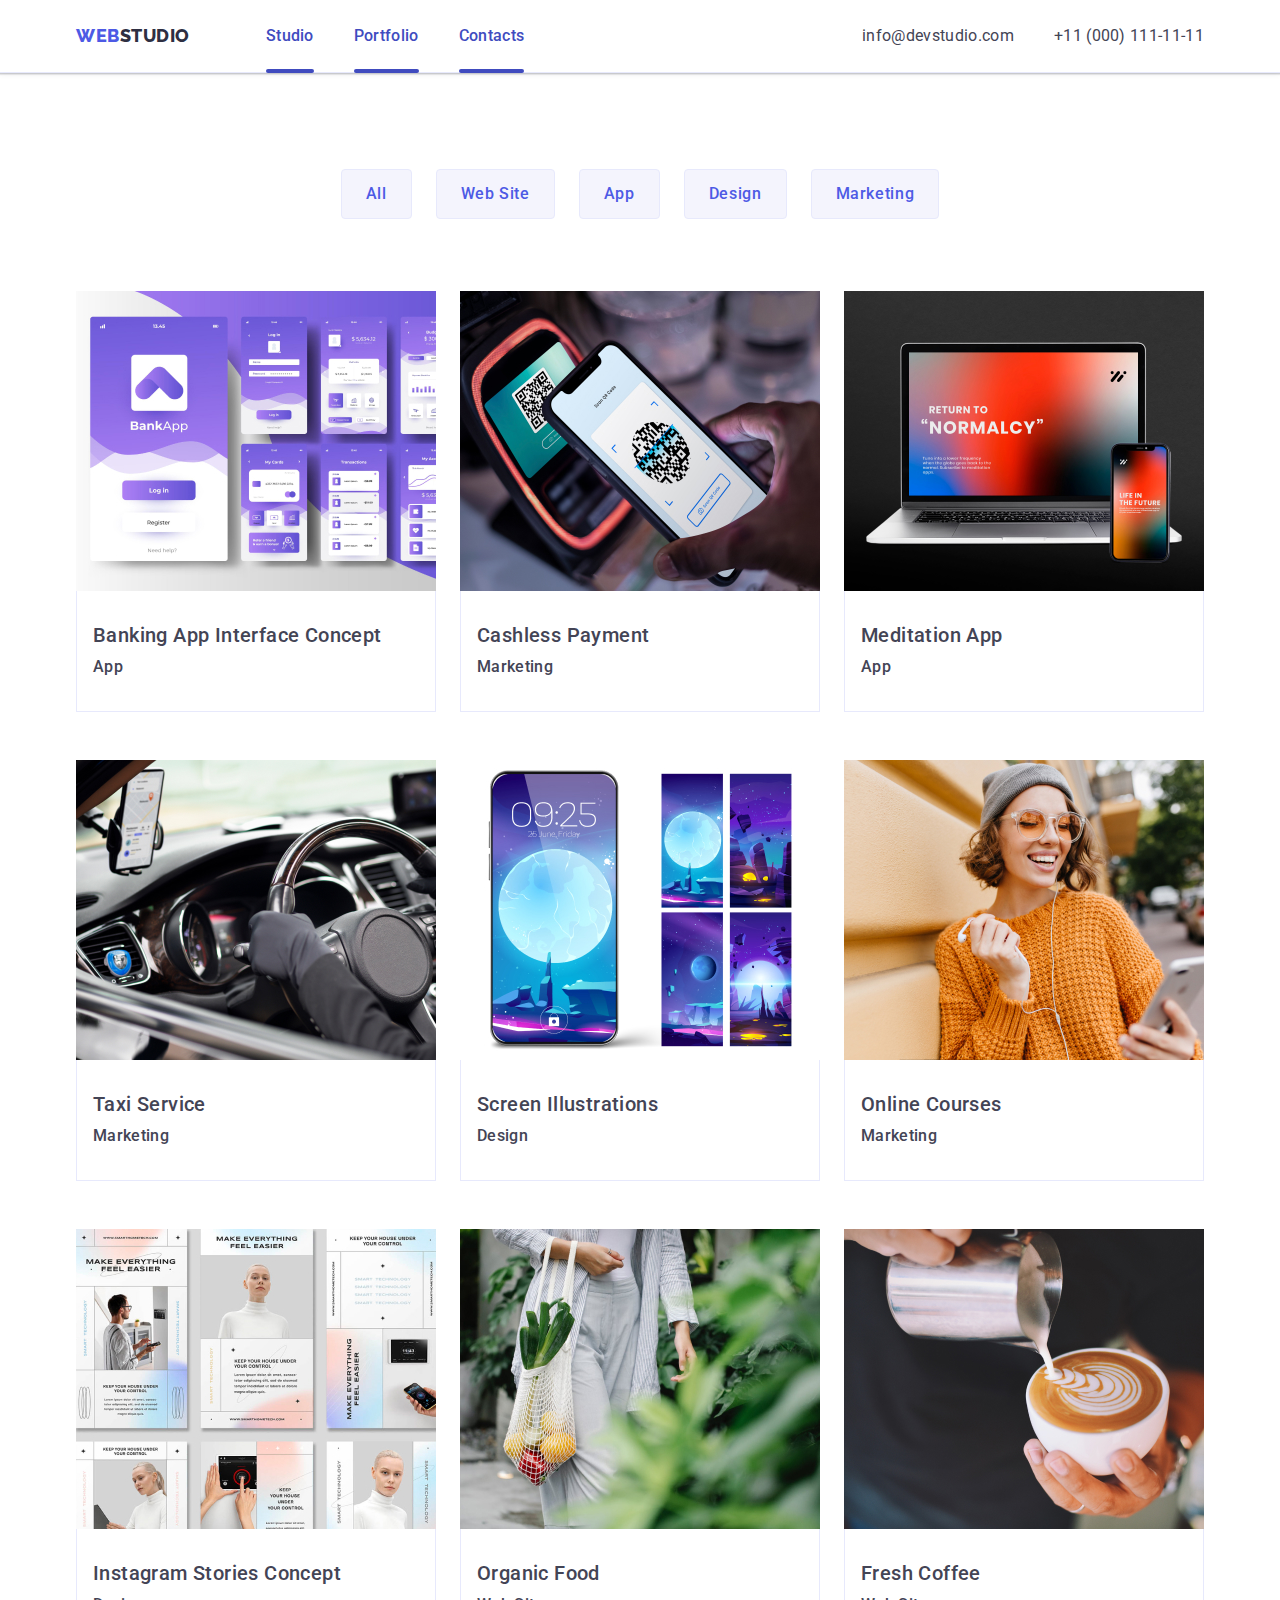
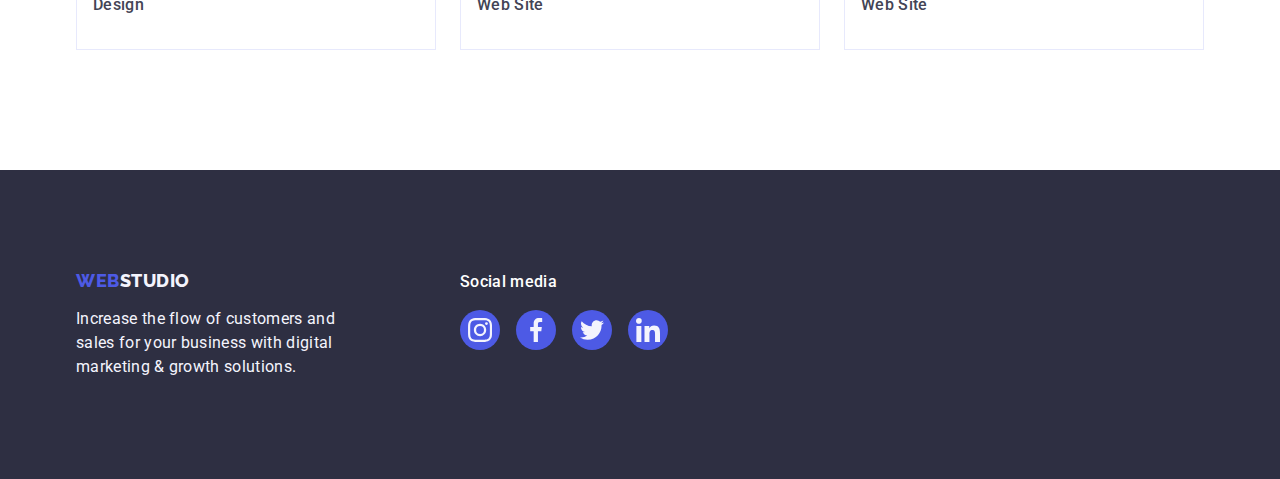
==== commit 26a5f68e: "+" ====
--- a/portfolio.html
+++ b/portfolio.html
@@ -219,49 +219,51 @@
     <!-- F O O T E R  -->
 
     <footer class="footer">
-        <div class="container">
-            <div class="footer__iner">
-                <div class="footer__text-col">
-                    <a class="footer__link logo" href="./index.html">
-                        Web<span class="logo_light">Studio</span>
-                    </a>
-                    <p class="footer__text text">Increase the flow of customers and sales for your business with
-                        digital marketing & growth solutions.</p>
-                </div>
-                <div class="footer__social-col">
-                    <p class="footer__subtitle">Social media</p>
-                    <ul class="social__list">
-                        <li class="social__item">
-                            <a href="https://www.instagram.com/" target="_blank" class="social__link">
-                                <svg class="footer__social-svg social__svg" width="24" height="24">
-                                    <use href="./images/icons.svg#icon-instagram-2"></use>
-                                </svg>
-                            </a>
-                        </li>
-                        <li class="social__item">
-                            <a href="https://www.facebook.com/" target="_blank" class="social__link">
-                                <svg class="footer__social-svg social__svg">
-                                    <use href="./images/icons.svg#icon-facebook-1" width="24" height="24"></use>
-                                </svg>
-                            </a>
-                        </li>
-                        <li class="social__item">
-                            <a href="https://www.youtube.com/" target="_blank" class="social__link">
-                                <svg class=" footer__social-svg social__svg">
-                                    <use href="./images/icons.svg#icon-twitter-1" width="24" height="24"></use>
-                                </svg>
-                            </a>
-                        </li>
-                        <li class="social__item">
-                            <a href="" target="_blank" class="social__link"> <svg
-                                    class="footer__social-svg social__svg">
-                                    <use href="./images/icons.svg#icon-linkedin-1" width="24" height="24"></use>
-                                </svg></a>
-                        </li>
-                    </ul>
-                </div>
+        <div class="container footer__iner">
+            <div class="footer__text-col">
+                <a class="footer__link logo" href="./index.html">
+                    Web<span class="logo_light">Studio</span>
+                </a>
+                <p class="footer__text text">Increase the flow of customers and sales for your business with
+                    digital marketing & growth solutions.</p>
             </div>
-
+            <div class="footer__social-col">
+                <p class="footer__subtitle">Social media</p>
+                <ul class="social__footer-list">
+                    <li class="social__footer-item">
+                        <a href="https://www.instagram.com/" target="_blank" class="social__footer-link">
+                            <svg class="footer__social-svg social__svg" width="24" height="24">
+                                <use href="./images/icons.svg#icon-instagram-2">
+                                </use>
+                            </svg>
+                        </a>
+                    </li>
+                    <li class="social__footer-item">
+                        <a href="https://www.facebook.com/" target="_blank" class="social__footer-link">
+                            <svg class="footer__social-svg social__svg" width="24" height="24">
+                                <use href="./images/icons.svg#icon-facebook-1">
+                                </use>
+                            </svg>
+                        </a>
+                    </li>
+                    <li class="social__footer-item">
+                        <a href="https://www.youtube.com/" target="_blank" class="social__footer-link">
+                            <svg class=" footer__social-svg social__svg" width="24" height="24">
+                                <use href="./images/icons.svg#icon-twitter-1">
+                                </use>
+                            </svg>
+                        </a>
+                    </li>
+                    <li class="social__footer-item">
+                        <a href="" target="_blank" class="social__footer-link">
+                            <svg class="footer__social-svg social__svg" width="24" height="24">
+                                <use href="./images/icons.svg#icon-linkedin-1">
+                                </use>
+                            </svg>
+                        </a>
+                    </li>
+                </ul>
+            </div>
         </div>
     </footer>
 
--- a/css/style.css
+++ b/css/style.css
@@ -21,6 +21,8 @@
     /* Helper text 
 Deemphasized text */
     --light-slate: #8E8F99;
+    /* Success */
+    --green: #31d0aa;
 
 }
 
@@ -502,7 +504,7 @@
 }
 
 .promo__overlay-text {
-    padding: 40px 32px 0 32px;
+    padding: 40px 32px;
     top: 0;
     left: 0;
     width: 100%;
@@ -650,7 +652,36 @@
 }
 
 .footer__social-col {
-    
+
+}
+.social__footer-list {
+    display: flex;
+    justify-content: center;
+    align-items: center;
+    gap: 16px;
+    margin-top: 8px;
+}
+
+.social__footer-item {
+    width: 40px;
+    height: 40px;
+
+}
+
+.social__footer-link {
+    display: flex;
+    align-items: center;
+    justify-content: center;
+    width: 100%;
+    height: 100%;
+    border-radius: 50%;
+    background-color: var(--primary-brand);
+    transition: background-color 250ms cubic-bezier(0.4, 0, 0.2, 1);
+}
+
+.social__footer-link:hover, 
+.social__footer-link:focus {
+    background-color: var(--green);
 }
 
 .logo_light,
